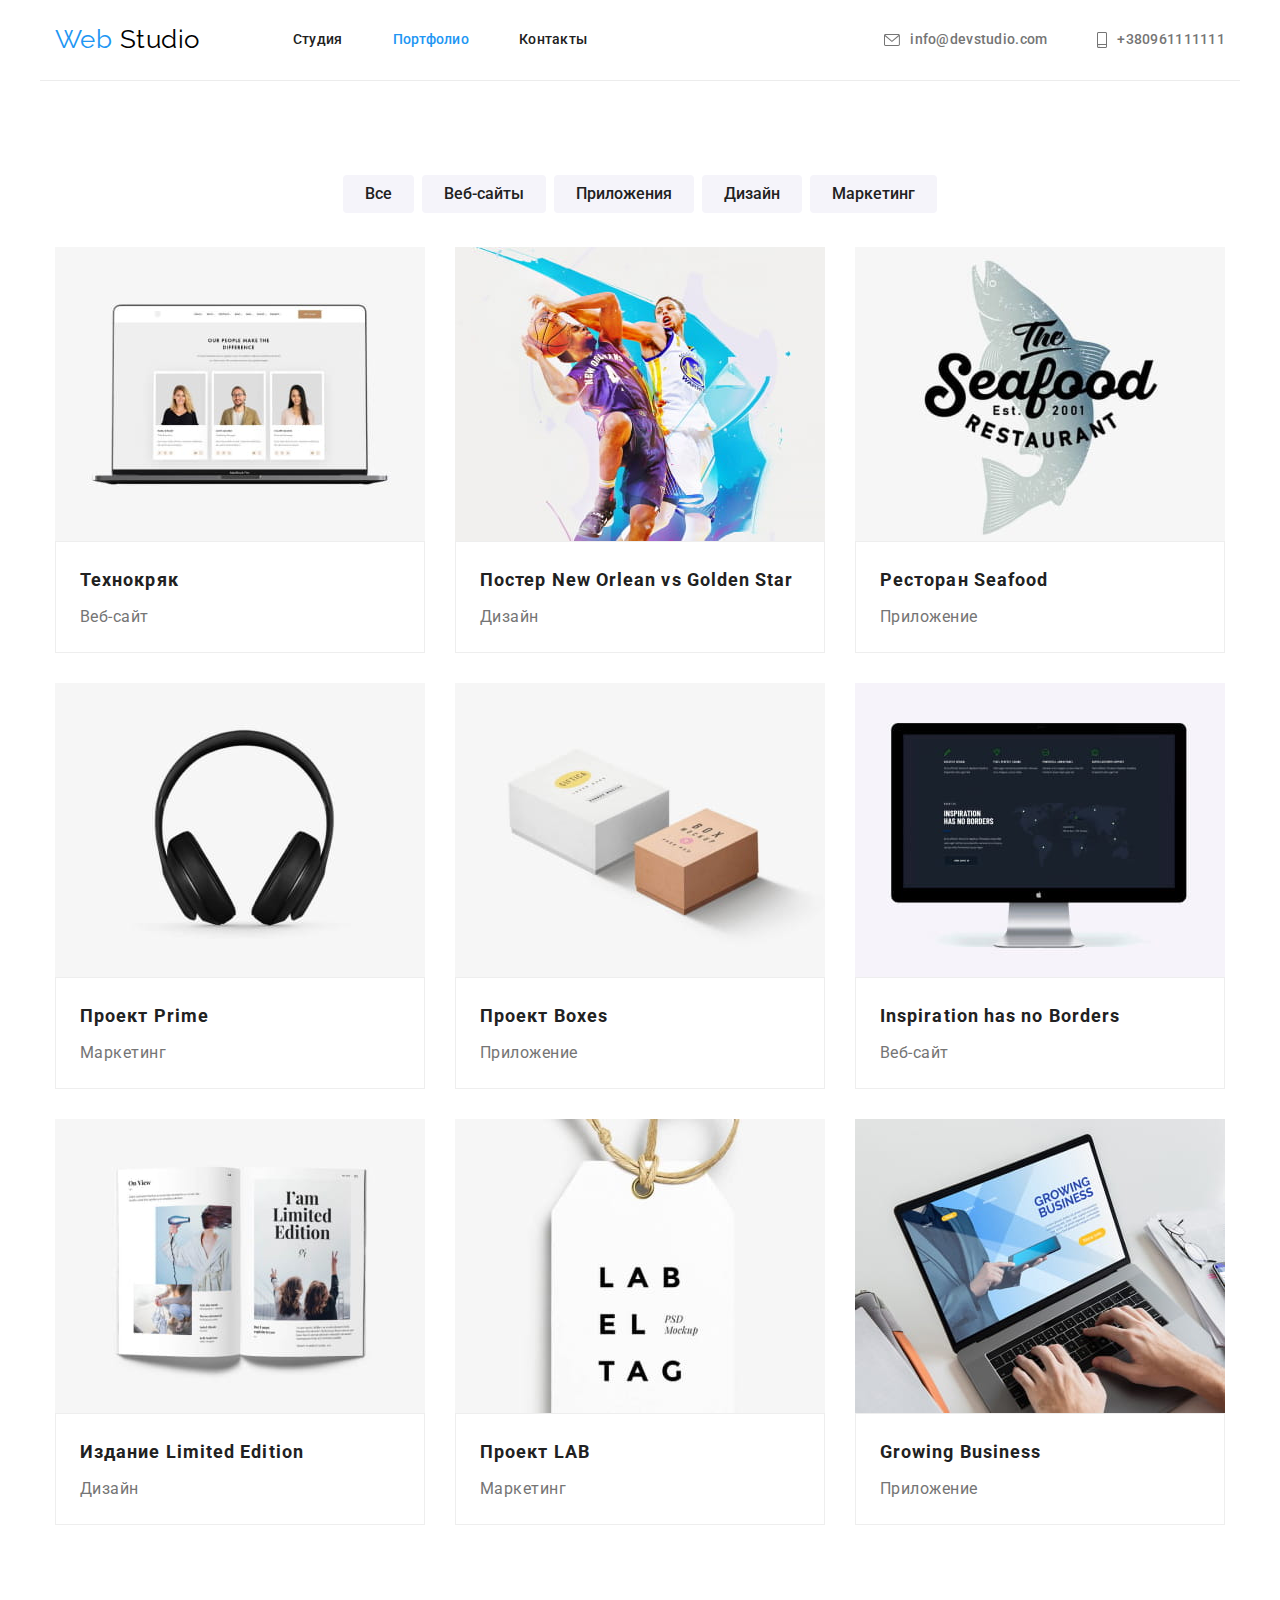
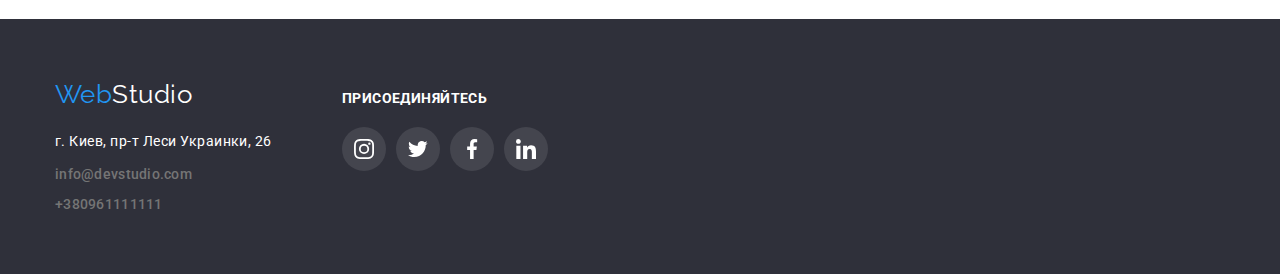
==== portfolio.html @ 52dd3531 "modal" ====
<!DOCTYPE html>
<html lang="en">
<head>
    <meta charset="UTF-8">
    <meta http-equiv="X-UA-Compatible" content="IE=edge">
    <meta name="viewport" content="width=device-width, initial-scale=1.0">
    <title>Document</title>
    <link rel="preconnect" href="https://fonts.gstatic.com">
    <link href="https://fonts.googleapis.com/css2?family=Raleway:wght@700&family=Roboto:wght@400;500;700;900&display=swap"
    rel="stylesheet">
    <link rel="stylesheet" href="https://cdnjs.cloudflare.com/ajax/libs/modern-normalize/1.0.0/modern-normalize.min.css">
    <link rel="stylesheet" href="./css/styles.css">
</head>
<body>
    <header>
        <div class="container header">
            <nav class="header-nav">
    
                <a class="logo" href="/">Web<span class="studio"> Studio</span></a>
    
                <ul class="nav-list">
                    <li class="item"><a class="link" href="./index.html">Студия</a></li>
                    <li class="item"><a class="link active" href="./portfolio.html">Портфолио</a></li>
                    <li class="item"><a class="link" href="">Контакты</a></li>
                </ul>
    
            </nav>
    
            <ul class="contacts-list">
                <li class="item">
                    <a class="contacts-link" href="mailto:info@devstudio.com">
                        <svg class="icon" width="16px" height="12px">
                            <use href="./images/icons.svg#icon-mail"></use>
                        </svg> info@devstudio.com</a>
                </li>
                <li class="item">
                    <a class="contacts-link" href="tel:+380961111111">
                        <svg class="icon" width="10px" height="16px">
                            <use href="./images/icons.svg#icon-phone"></use>
                        </svg>+380961111111</a>
                </li>
            </ul>
        </div>
    </header>

    <main>
        <section class="button-section">
            <div class="container">
                <ul class="button-list">
                    <li> <button class="button" type="button">Все</button></li>
                    <li> <button class="button" type="button">Веб-сайты</button></li>
                    <li> <button class="button" type="button">Приложения</button></li>
                    <li> <button class="button" type="button">Дизайн</button></li>
                    <li> <button class="button" type="button">Маркетинг</button></li>
                </ul>
            
                <ul class="projects">
                    <li>
                        <div class="hover-img">
                            <img src="./images/portfolio 01.jpg" alt="Технокряк" width="370px">
                             <p class="hover-text">Технокряк это современная площадка распространения коронавируса. Компании используют эту платформу
                            для цифрового
                            шпионажа и атак на защищённые сервера конкурентов.</p>
                        </div>
                        
                        <div class="projects-item">
                            <h3>Технокряк</h3>
                            <p>Веб-сайт</p>
                        </div>
                    </li>
                    <li>
                        <div class="hover-img">
                            <img src="./images/portfolio 02.jpg" alt="Постер New Orlean vs Golden Star" width="370px">
                            <p class="hover-text">Lorem ipsum dolor sit amet consectetur adipisicing elit. Nihil, illum!</p>
                        </div>
                        <div class="projects-item">
                            <h3>Постер New Orlean vs Golden Star</h3>
                            <p>Дизайн</p>
                        </div>
                    </li>
                    <li>
                        <div class="hover-img">
                            <img src="./images/portfolio 03.jpg" alt="Ресторан Seafood" width="370px">
                            <p class="hover-text">Lorem ipsum dolor sit amet, consectetur adipisicing elit. Possimus, illo?</p>
                        </div>
                        <div class="projects-item">
                            <h3>Ресторан Seafood</h3>
                            <p>Приложение</p>
                        </div>
                        
                    </li>
                    <li>
                        <div class="hover-img">
                            <img src="./images/portfolio 04.jpg" alt="Проект Prime" width="370px">
                            <p class="hover-text">Lorem, ipsum dolor sit amet consectetur adipisicing elit. Quod, repellat.</p>
                        </div>
                        <div class="projects-item">
                            <h3>Проект Prime</h3>
                            <p>Маркетинг</p>
                        </div>
                    </li>
                    <li>
                        <div class="hover-img">
                            <img src="./images/portfolio 05.jpg" alt="Проект Boxes" width="370px">
                            <p class="hover-text">Lorem, ipsum dolor sit amet consectetur adipisicing elit. Quod, repellat.</p>
                        </div>
                        <div class="projects-item">
                            <h3>Проект Boxes</h3>
                            <p>Приложение</p>
                        </div>
                        
                    </li>
                    <li>
                        <div class="hover-img">
                            <img src="./images/portfolio 06.jpg" alt="Inspiration has no Borders" width="370px">
                            <p class="hover-text">Lorem, ipsum dolor sit amet consectetur adipisicing elit. Quod, repellat.</p>
                        </div>
                        <div class="projects-item">
                            <h3>Inspiration has no Borders</h3>
                            <p>Веб-сайт</p>
                        </div>
                    </li>
                    <li>
                        <div class="hover-img">
                            <img src="./images/portfolio 07.jpg" alt="Издание Limited Edition" width="370px">
                            <p class="hover-text">Lorem, ipsum dolor sit amet consectetur adipisicing elit. Quod, repellat.</p>
                        </div>
                        <div class="projects-item">
                             <h3>Издание Limited Edition</h3>
                            <p>Дизайн</p>
                        </div>
                    </li>
                    <li>
                        <div class="hover-img">
                            <img src="./images/portfolio 08.jpg" alt="Проект LAB" width="370px">
                            <p class="hover-text">Lorem, ipsum dolor sit amet consectetur adipisicing elit. Quod, repellat.</p>
                        </div>
                        <div class="projects-item">
                            <h3>Проект LAB</h3>
                            <p>Маркетинг</p>
                        </div>
                    </li>
                    <li>
                        <div class="hover-img">
                            <img src="./images/portfolio 09.jpg" alt="Growing Business" width="370px">
                            <p class="hover-text">Lorem, ipsum dolor sit amet consectetur adipisicing elit. Quod, repellat.</p>
                        </div>
                        <div class="projects-item">
                            <h3>Growing Business</h3>
                            <p>Приложение</p>
                        </div>
                    </li>
                    
                </ul>
            </div>
        </section>


    </main>

    <footer class="footer">
        <div class="container footer-container">
            <div>
                <a class="logo" href="/">Web<span class="footer-studio">Studio</span></a>
    
                <address class="address">г. Киев, пр-т Леси Украинки, 26</address>
    
                <ul class="contacts-list-footer">
                    <li class="contacts-footer">
                        <a href="mailto:info@devstudio.com">info@devstudio.com</a>
                    </li>
                    <li class="contacts-tel">
                        <a href="tel:+380961111111">+380961111111</a>
                    </li>
                </ul>
            </div>
    
            <div class="media-contacts">
                <h2 class="footer-caption">ПРИСОЕДИНЯЙТЕСЬ</h2>
    
                <ul class="footer-icons-list">
                    <li>
                        <a class="footer-icons-link" href="">
                            <svg class="footer-icon">
                                <use href="./images/icons.svg#icon-instagram"></use>
                            </svg>
                        </a>
                    </li>
                    <li>
                        <a class="footer-icons-link" href="">
                            <svg class="footer-icon">
                                <use href="./images/icons.svg#icon-twitter"></use>
                            </svg>
                        </a>
                    </li>
                    <li>
                        <a class="footer-icons-link" href="">
                            <svg class="footer-icon">
                                <use href="./images/icons.svg#icon-facebook"></use>
                            </svg>
                        </a>
                    </li>
                    <li>
                        <a class="footer-icons-link" href="">
                            <svg class="footer-icon">
                                <use href="./images/icons.svg#icon-linkedin"></use>
                            </svg>
                        </a>
                    </li>
                </ul>
            </div>
    
        </div>
    </footer>
</body>
</html>
---- css/styles.css ----
:root {
  --body-background-color: #ffff;
  --primary-text-color: #757575;
  --title-text-color: #212121;
  --link-color: #2196f3;
  --footer-background-color: #2f303a;
  --team-section-color: #f5f4fa;
  --studio-color: #000000;
  --icon-color: #afb1b8;
}

body {
  background-color: var(--body-background-color);
  color: var(--primary-text-color);
  font-family: Roboto, sans-serif;
  letter-spacing: 0.03em;
}

ul {
  margin: 0;
  padding: 0;
  list-style: none;
}

.container {
  width: 1200px;
  margin-left: auto;
  margin-right: auto;
  padding-left: 15px;
  padding-right: 15px;
  /*outline: 2px solid red;*/
}

h1,
h2,
h3,
h4,
h5 {
  margin: 0;
}

img {
  display: block;
  max-width: 100%;
}
/*HEADER*/
.header {
  display: flex;
  align-items: center;

  border-bottom: 1px solid #ececec;
}
.header-nav {
  display: flex;
}
.nav-list a {
  display: block;
  padding-top: 32px;
  padding-bottom: 32px;

  color: var(--title-text-color);
  font-weight: 500;
  font-size: 14px;
  line-height: 1.14;
  letter-spacing: 0.02em;
  text-decoration: none;
}

.nav-list {
  display: flex;
  margin: 0;
  padding: 0;
}

.nav-list .item {
  margin-right: 50px;
}

.nav-list .item:last-child {
  margin-right: 0;
}

.contacts-list a:hover {
  color: var(--link-color);
  fill: currentColor;
}

.link:hover,
.link:focus,
.link.active {
  color: var(--link-color);
}

.nav-list .link.current {
  color: var(--link-color);
}

.header-nav .logo {
  margin-right: 93px;
  padding-top: 24px;
  padding-bottom: 25px;
}
.logo {
  display: block;
  color: var(--link-color);
  font-family: Raleway;
  font-size: 26px;
  line-height: 1.19;
  text-decoration: none;
}
.studio {
  color: var(--studio-color);
  font-family: Raleway;
  font-size: 26px;
  line-height: 1.19;
  text-decoration: none;
}

.contacts-link {
  display: flex;
  align-items: center;
  padding-top: 32px;
  padding-bottom: 32px;
  padding-left: 0;
  color: var(--primary-text-color);
  font-weight: 500;
  font-size: 14px;
  line-height: 1.14;
  letter-spacing: 0.02em;
  text-decoration: none;
  fill: #757575;
}
.contacts-link:hover,
.contacts-link:focus {
  fill: var(--link-color);
  color: var(--link-color);
}
.contacts-list {
  display: flex;
  margin-left: auto;
  align-items: center;
}
.contacts-list .item + .item {
  margin-left: 50px;
}

.icon {
  margin-right: 10px;
}

/*HEADER*/

/*HERO SECTION*/
.hero {
  background-color: var(--footer-background-color);
  color: var(--body-background-color);
  padding-top: 200px;
  padding-bottom: 200px;
  margin-bottom: 0px;
  text-align: center;
}
.hero-subject {
  font-weight: 900;
  font-size: 44px;
  line-height: 1.36;
  letter-spacing: 0.06em;
  text-align: center;
  text-transform: uppercase;
}

.hero-button {
  margin-top: 30px;
  align-items: center;
  text-align: center;
  box-shadow: 0px 4px 4px rgba(0, 0, 0, 0.15);
  border-radius: 4px;
  padding: 10px 32px;
  background-color: var(--link-color);
  font-weight: 700;
  font-size: 16px;
  line-height: 1.87;
  letter-spacing: 0.06em;
  cursor: pointer;
}

.hero-button,
.button:hover,
.button:focus {
  color: var(--body-background-color);
  background-color: var(--link-color);
  box-shadow: 0px 3px 1px rgba(0, 0, 0, 0.1), 0px 1px 2px rgba(0, 0, 0, 0.08),
    0px 2px 2px rgba(0, 0, 0, 0.12);
}

.overlay {
  max-width: 1600px;
  height: 600px;
  margin-left: auto;
  margin-right: auto;
  background-image: linear-gradient(
      to right,
      rgba(0, 0, 0, 0.4),
      rgba(0, 0, 0, 0.4)
    ),
    url(../images/hero.jpg);
  background-size: cover;
  background-repeat: no-repeat;
  background-position: center;
}

.button-section {
  padding-top: 94px;
  padding-bottom: 94px;
}
.button {
  border-radius: 4px;
  border: transparent;
  padding: 6px 22px;
  color: var(--title-text-color);
  background-color: var(--team-section-color);
  font-weight: 500;
  font-size: 16px;
  line-height: 1.62;
  text-align: center;
  cursor: pointer;
}

.button-list {
  display: flex;
  flex-direction: row;
  justify-content: center;
  margin-top: 0;
  margin-bottom: 34px;
}
.button-list li {
  margin-right: 8px;
}
.button-list li:last-child {
  margin-right: 0px;
}
/*HERO SECTION*/

/*Features*/
.features {
  padding-top: 94px;
}
.features-list .title {
  color: var(--title-text-color);
  font-weight: 700;
  font-size: 14px;
  line-height: 1.14;
  text-transform: uppercase;
}
.features-list {
  display: flex;
  flex-direction: row;
  font-size: 14px;
  line-height: 1.71;
  margin-top: 0;
  margin-bottom: 0px;
}
.features-item {
  margin-right: 30px;
}

.features-item:last-child {
  margin-right: 0px;
}
.features-title {
  margin-top: 0;
  margin-bottom: 0;
}
.features-list p {
  margin-top: 0;
  margin-bottom: 0;
}

.title {
  margin-bottom: 10px;
  margin-top: 0px;
}
.features-icon-background {
  display: flex;
  align-items: center;
  justify-content: center;
  width: 270px;
  height: 120px;
  background: #f5f4fa;
  border-radius: 4px;
  margin-bottom: 30px;
  margin-right: 0;
}
.antenna {
  display: inline-block;
}
/*Features*/

/*IMG-SECTION*/
.img-section {
  padding-top: 94px;
  padding-bottom: 94px;
}
.caption {
  margin-top: 0;
  margin-bottom: 50px;
  color: var(--title-text-color);
  font-weight: 700;
  font-size: 36px;
  line-height: 1.16;
  text-align: center;
}
.images-list {
  display: flex;
  flex-direction: row;

  padding-left: 0;
  margin-top: 0;
  margin-bottom: 0;
}
.images-list li {
  margin-right: 30px;
}
.images-list li:last-child {
  margin-right: 0px;
}
/*IMG-SECTION*/

/*PROJECT SECTION portfolio*/
.projects-item {
  padding: 20px 24px;
  background: #ffffff;
  border: 1px solid #eeeeee;
  box-sizing: border-box;
}
.projects {
  display: flex;
  flex-wrap: wrap;
  padding-left: 0;
}
.projects li {
  width: 370px;
  margin-right: 30px;
  margin-bottom: 30px;
  background: #ffffff;
}
.projects li:nth-child(3n) {
  margin-right: 0px;
}
.projects li:nth-last-child(-n + 3) {
  margin-bottom: 0px;
}
.projects h3 {
  margin-bottom: 4px;
  color: var(--title-text-color);
  font-weight: bold;
  font-size: 18px;
  line-height: 2;
  letter-spacing: 0.06em;
}

.projects p {
  margin: 0;
  font-size: 16px;
  line-height: 1.87;
}

.projects a {
  text-decoration: none;
  color: var(--primary-text-color);
}
.projects li:hover {
  box-shadow: 0px 1px 1px rgba(0, 0, 0, 0.12), 0px 4px 4px rgba(0, 0, 0, 0.06),
    1px 4px 6px rgba(0, 0, 0, 0.16);
  cursor: pointer;
}
.projects li:hover .hover-text {
  box-shadow: 0px 1px 1px rgba(0, 0, 0, 0.12), 0px 4px 4px rgba(0, 0, 0, 0.06),
    1px 4px 6px rgba(0, 0, 0, 0.16);
  cursor: pointer;
  opacity: 1;
}
.projects li:hover ::before {
  opacity: 1;
}
.hover-text {
  position: absolute;
  top: 63px;
  left: 24px;
  bottom: 63px;
  right: 24px;
  color: #ffffff;
  font-size: 18px;
  line-height: 1.55;
  opacity: 0;
}
.hover-img::before {
  content: "";
  display: inline-block;
  position: absolute;
  width: 100%;
  height: 100%;
  background-color: rgba(33, 150, 243, 0.9);
  opacity: 0;
}

.hover-img {
  position: relative;
}

/*PROJECT SECTION*/

/*TEAM SECTION*/
.name {
  padding-top: 30px;
  padding-bottom: 30px;
  background-color: #ffff;
  box-shadow: 0px 1px 3px rgba(0, 0, 0, 0.12), 0px 1px 1px rgba(0, 0, 0, 0.14),
    0px 2px 1px rgba(0, 0, 0, 0.2);
  border-radius: 0px 0px 4px 4px;
}
.name h3 {
  margin-bottom: 10px;
  color: var(--title-text-color);
  font-weight: 500;
  font-size: 16px;
  line-height: 1.18;
  text-align: center;
  letter-spacing: 0.03em;
}
.our-team {
  padding-top: 94px;
  padding-bottom: 94px;
  background-color: var(--team-section-color);
}
.team-item {
  margin-right: 30px;
  width: 270px;
  background-color: #ffff;
}
.team-card li:last-child {
  margin-right: 0;
}
.team-card p {
  margin: 0;
  font-size: 16px;
  line-height: 1.18;
  text-align: center;
  letter-spacing: 0.03em;
}
.team-card {
  display: flex;
  padding-left: 0;
  margin-top: 0;
  margin-bottom: 0;
}
.team-card img {
  width: 100%;
  margin-top: 0;
}
.icons-list {
  display: flex;
  align-items: center;
  justify-content: center;
  margin-top: 16px;
}
.icons-list li {
  margin-right: 10px;
}

.team-link {
  display: flex;
  align-items: center;
  justify-content: center;
  width: 44px;
  height: 44px;
  border-radius: 50%;
  fill: var(--icon-color);
}

.team-icon {
  width: 20px;
  height: 20px;
}

.team-link:hover,
.team-link:focus {
  fill: var(--team-section-color);
  background-color: var(--link-color);
}

/*TEAM SECTION*/

/*best-client*/
.best-client {
  padding-top: 94px;
  padding-bottom: 94px;
}
.client-list {
  display: flex;
  align-items: center;
  justify-content: center;
}
.client-list li {
  margin-right: 30px;
}
.client-link {
  display: flex;
  align-items: center;
  justify-content: center;
  width: 170px;
  height: 92px;
  border: 1px solid var(--icon-color);
  border-radius: 4px;
  fill: var(--icon-color);
}
.client-list li:last-child {
  margin-right: 0;
}
.client-icon {
  width: 106px;
  height: 60px;
}
.client-link:hover,
.client-link:focus {
  fill: var(--link-color);
  cursor: pointer;
  border: 1px solid var(--link-color);
}

/*best-client*/

/*FOOTER*/

.footer {
  padding-top: 60px;
  padding-bottom: 60px;
  background-color: var(--footer-background-color);
}
.footer .logo {
  padding: 0;
  margin-bottom: 20px;
}
.address {
  margin-bottom: 9px;
  color: var(--body-background-color);
  font-size: 14px;
  line-height: 1.71;
  font-style: normal;
}
.contacts-list-footer {
  padding: 0;
  margin: 0;
}
.contacts-list-footer a {
  color: var(--primary-text-color);
  font-weight: 500;
  font-size: 14px;
  line-height: 1.14;
  letter-spacing: 0.02em;
  text-decoration: none;
}
.contacts-footer {
  margin-bottom: 9px;
  font-size: 14px;
  line-height: 1.71;
  color: rgba(255, 255, 255, 0.6);
}

.footer-studio {
  color: var(--body-background-color);
  font-family: Raleway;
  font-size: 26px;
  line-height: 1.19;
}

.footer-icons-link {
  display: flex;
  align-items: center;
  justify-content: center;
  width: 44px;
  height: 44px;
  margin-right: 10px;
  background-color: rgba(255, 255, 255, 0.1);
  border-radius: 50%;
}
.footer-icons-list {
  display: flex;
  align-items: center;
  justify-content: center;
  margin-top: 16px;
}
.footer-icon {
  width: 20px;
  height: 20px;
  fill: #ffff;
}

.footer-icons-link:hover,
.footer-icons-link:focus {
  fill: var(--team-section-color);
  background-color: var(--link-color);
  border-radius: 50%;
}
.footer-caption {
  display: flex;
  align-items: center;
  margin-bottom: 20px;
  font-weight: 700;
  font-size: 14px;
  line-height: 1.14;
  letter-spacing: 0.03em;
  color: #ffff;
}

.footer-container {
  display: flex;
}
.media-contacts {
  padding-top: 12px;
  margin-left: 70px;
}
/*FOOTER*/

/*MODAL*/
.backdrop {
  position: fixed;
  top: 0;
  left: 0;
  width: 100%;
  height: 100%;
  background-color: rgba(0, 0, 0, 0.2);
}
.backdrop.is-hidden {
  opacity: 0;
  pointer-events: none;
}

.modal {
  position: absolute;
  top: 50%;
  left: 50%;
  transform: translate(-50%, -50%);
  width: 528px;
  height: 581px;
  background: #ffffff;
  box-shadow: 0px 1px 3px rgba(0, 0, 0, 0.12), 0px 1px 1px rgba(0, 0, 0, 0.14),
    0px 2px 1px rgba(0, 0, 0, 0.2);
  border-radius: 4px;
}

.close-icon {
  width: 11px;
  height: 11px;
}
.close-link {
  position: absolute;
  display: flex;
  justify-content: center;
  align-items: center;
  top: 8px;
  right: 8px;
  width: 30px;
  height: 30px;
  border-radius: 50%;
  border: 1px solid rgba(0, 0, 0, 0.1);
  cursor: pointer;
}
/*MODAL*/
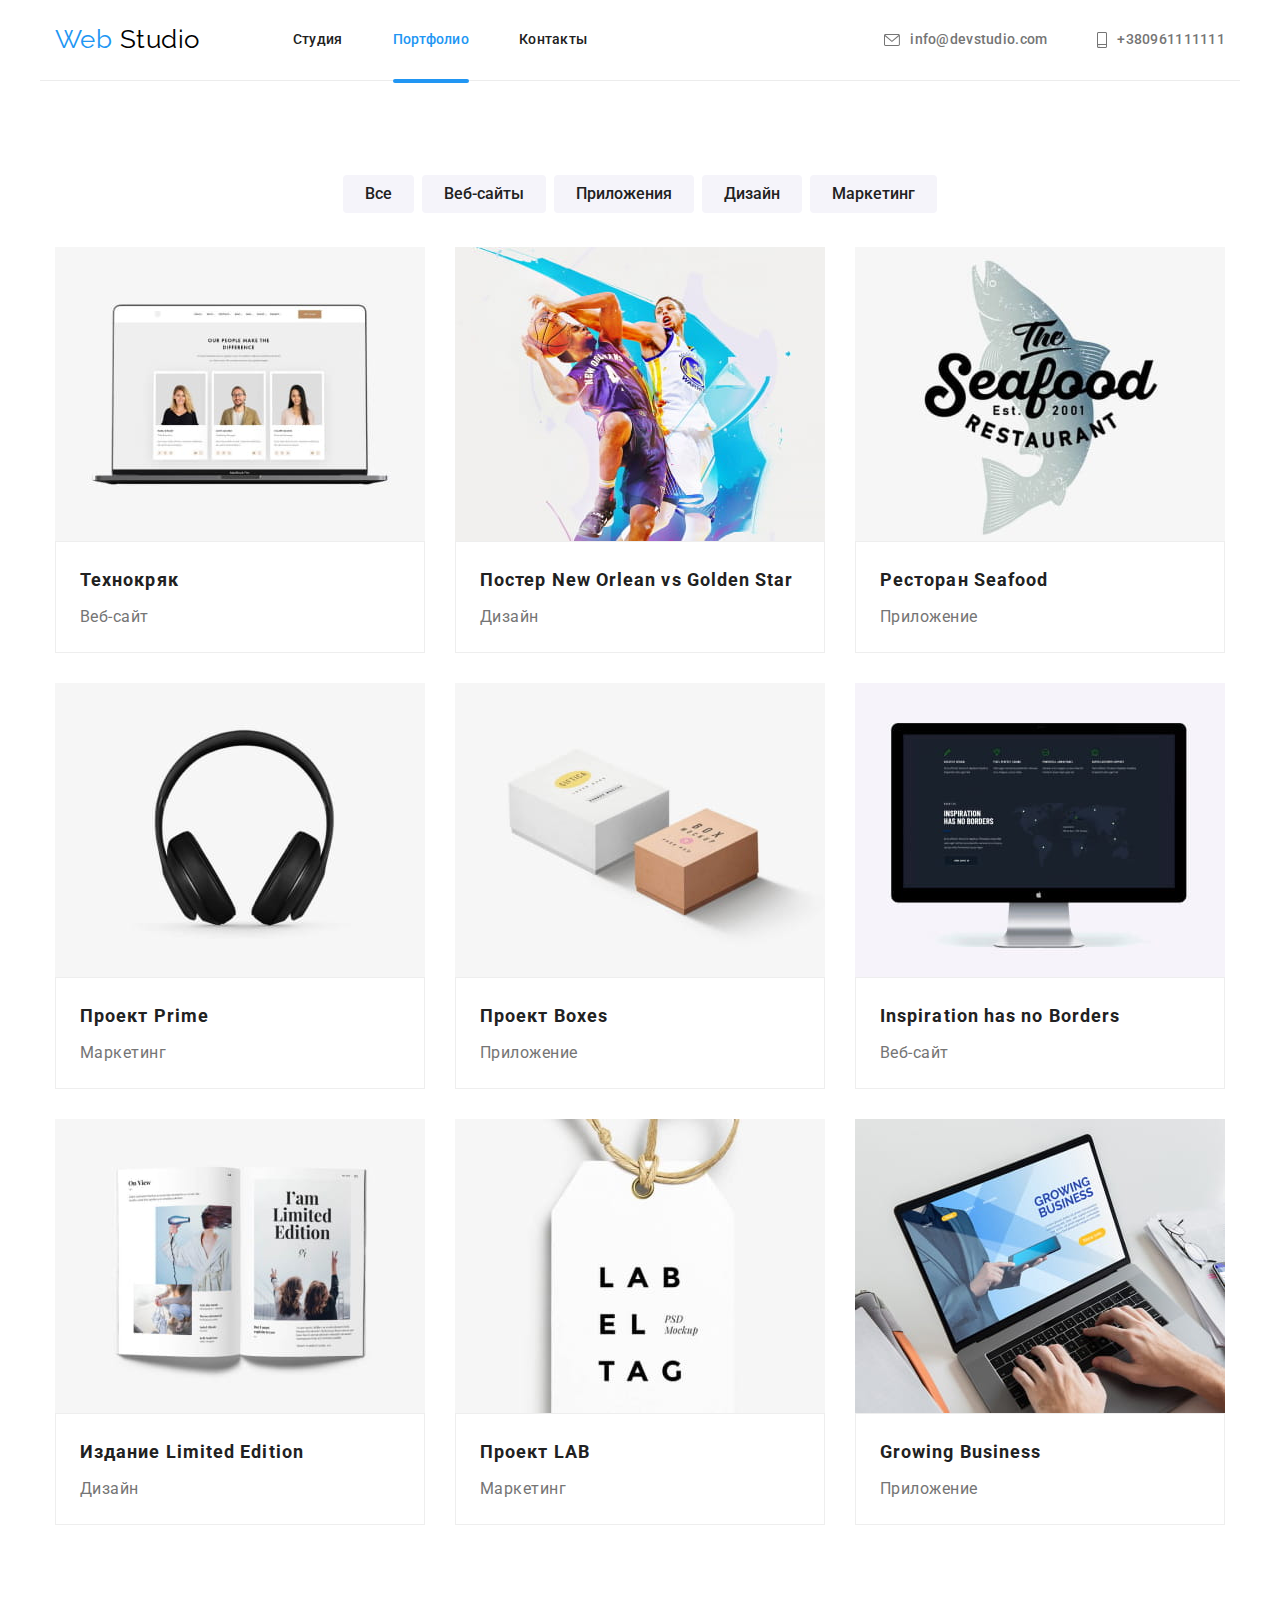
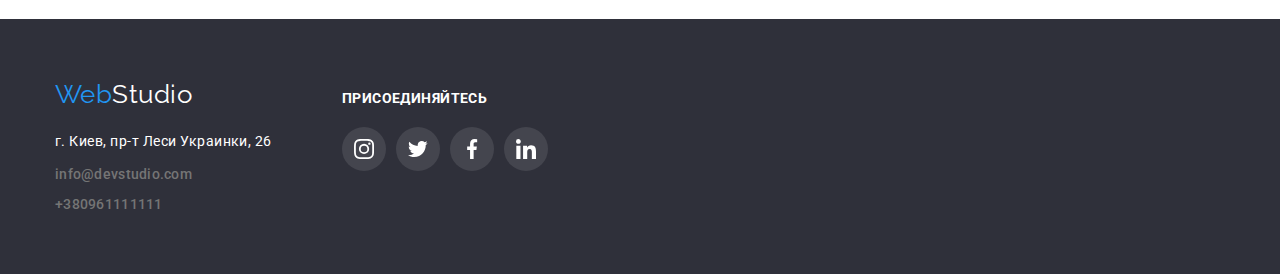
==== commit 85e87aa8: "HW 5" ====
--- a/portfolio.html
+++ b/portfolio.html
@@ -58,9 +58,9 @@
                     <li>
                         <div class="hover-img">
                             <img src="./images/portfolio 01.jpg" alt="Технокряк" width="370px">
-                             <p class="hover-text">Технокряк это современная площадка распространения коронавируса. Компании используют эту платформу
-                            для цифрового
-                            шпионажа и атак на защищённые сервера конкурентов.</p>
+                            <p class="hover-text">Технокряк это современная площадка распространения коронавируса. Компании используют эту платформу
+                                для цифрового
+                                шпионажа и атак на защищённые сервера конкурентов.</p>   
                         </div>
                         
                         <div class="projects-item">
--- a/css/styles.css
+++ b/css/styles.css
@@ -54,6 +54,7 @@
   display: flex;
 }
 .nav-list a {
+  position: relative;
   display: block;
   padding-top: 32px;
   padding-bottom: 32px;
@@ -79,16 +80,37 @@
 .nav-list .item:last-child {
   margin-right: 0;
 }
-
+.contacts-list a {
+  transition-property: color fill;
+  transition-duration: 250ms;
+  transition-timing-function: cubic-bezier(0.4, 0, 0.2, 1);
+}
 .contacts-list a:hover {
   color: var(--link-color);
   fill: currentColor;
 }
-
+.link {
+  transition-property: color;
+  transition-duration: 250ms;
+  transition-timing-function: cubic-bezier(0.4, 0, 0.2, 1);
+}
 .link:hover,
 .link:focus,
 .link.active {
   color: var(--link-color);
+}
+
+.link.active::after {
+  content: "";
+  display: block;
+  position: absolute;
+  bottom: -3px;
+  margin-top: 28px;
+  padding-bottom: 0;
+  width: 100%;
+  height: 4px;
+  background: var(--link-color);
+  border-radius: 4px;
 }
 
 .nav-list .link.current {
@@ -129,6 +151,10 @@
   letter-spacing: 0.02em;
   text-decoration: none;
   fill: #757575;
+
+  transition-property: color fill;
+  transition-duration: 250ms;
+  transition-timing-function: cubic-bezier(0.4, 0, 0.2, 1);
 }
 .contacts-link:hover,
 .contacts-link:focus {
@@ -223,6 +249,9 @@
   line-height: 1.62;
   text-align: center;
   cursor: pointer;
+  transition-property: background-color color;
+  transition-duration: 250ms;
+  transition-timing-function: cubic-bezier(0.4, 0, 0.2, 1);
 }
 
 .button-list {
@@ -319,9 +348,26 @@
 }
 .images-list li {
   margin-right: 30px;
+  position: relative;
 }
 .images-list li:last-child {
   margin-right: 0px;
+}
+
+.label {
+  position: absolute;
+  margin: 0;
+  bottom: 0;
+  left: 0;
+  width: 100%;
+  height: 70px;
+  background: rgba(47, 48, 58, 0.8);
+  display: flex;
+  text-align: center;
+  justify-content: center;
+  align-items: center;
+  color: #fff;
+  text-transform: uppercase;
 }
 /*IMG-SECTION*/
 
@@ -342,6 +388,8 @@
   margin-right: 30px;
   margin-bottom: 30px;
   background: #ffffff;
+  display: inline-block;
+  transition: box-shadow 250ms cubic-bezier(0.4, 0, 0.2, 1);
 }
 .projects li:nth-child(3n) {
   margin-right: 0px;
@@ -368,30 +416,38 @@
   text-decoration: none;
   color: var(--primary-text-color);
 }
-.projects li:hover {
+.projects li:hover,
+.projects li:focus {
   box-shadow: 0px 1px 1px rgba(0, 0, 0, 0.12), 0px 4px 4px rgba(0, 0, 0, 0.06),
     1px 4px 6px rgba(0, 0, 0, 0.16);
   cursor: pointer;
 }
-.projects li:hover .hover-text {
+.projects li:hover .hover-text,
+.projects li:focus .hover-text {
   box-shadow: 0px 1px 1px rgba(0, 0, 0, 0.12), 0px 4px 4px rgba(0, 0, 0, 0.06),
     1px 4px 6px rgba(0, 0, 0, 0.16);
   cursor: pointer;
   opacity: 1;
-}
-.projects li:hover ::before {
+  transform: translateY(-100%);
+}
+.projects li:hover ::before,
+.projects li:focus ::before {
   opacity: 1;
+}
+.projects li:hover .hover-img::before {
+  transform: translateY(0);
 }
 .hover-text {
   position: absolute;
-  top: 63px;
-  left: 24px;
-  bottom: 63px;
-  right: 24px;
+  display: flex;
+  justify-content: center;
+  align-items: center;
+  padding: 63px 24px;
   color: #ffffff;
   font-size: 18px;
   line-height: 1.55;
   opacity: 0;
+  transition: transform 250ms cubic-bezier(0.4, 0, 0.2, 1);
 }
 .hover-img::before {
   content: "";
@@ -401,10 +457,13 @@
   height: 100%;
   background-color: rgba(33, 150, 243, 0.9);
   opacity: 0;
+  transform: translateY(100%);
+  transition: transform 250ms cubic-bezier(0.4, 0, 0.2, 1);
 }
 
 .hover-img {
   position: relative;
+  overflow: hidden;
 }
 
 /*PROJECT SECTION*/
@@ -475,6 +534,9 @@
   height: 44px;
   border-radius: 50%;
   fill: var(--icon-color);
+  transition-property: background-color fill;
+  transition-duration: 250ms;
+  transition-timing-function: cubic-bezier(0.4, 0, 0.2, 1);
 }
 
 .team-icon {
@@ -512,6 +574,9 @@
   border: 1px solid var(--icon-color);
   border-radius: 4px;
   fill: var(--icon-color);
+  transition-property: border fill;
+  transition-duration: 250ms;
+  transition-timing-function: cubic-bezier(0.4, 0, 0.2, 1);
 }
 .client-list li:last-child {
   margin-right: 0;
@@ -582,6 +647,9 @@
   margin-right: 10px;
   background-color: rgba(255, 255, 255, 0.1);
   border-radius: 50%;
+  transition-property: background-color fill;
+  transition-duration: 250ms;
+  transition-timing-function: cubic-bezier(0.4, 0, 0.2, 1);
 }
 .footer-icons-list {
   display: flex;
@@ -629,23 +697,28 @@
   width: 100%;
   height: 100%;
   background-color: rgba(0, 0, 0, 0.2);
+  opacity: 1;
+  transition: opacity 250ms cubic-bezier(0.4, 0, 0.2, 1);
 }
 .backdrop.is-hidden {
   opacity: 0;
   pointer-events: none;
 }
-
+.backdrop.is-hidden .modal {
+  transform: translate(-50%, -50%) scale(0.9);
+}
 .modal {
   position: absolute;
   top: 50%;
   left: 50%;
-  transform: translate(-50%, -50%);
+  transform: translate(-50%, -50%) scale(1);
   width: 528px;
   height: 581px;
   background: #ffffff;
   box-shadow: 0px 1px 3px rgba(0, 0, 0, 0.12), 0px 1px 1px rgba(0, 0, 0, 0.14),
     0px 2px 1px rgba(0, 0, 0, 0.2);
   border-radius: 4px;
+  transition: transform 250ms cubic-bezier(0.4, 0, 0.2, 1);
 }
 
 .close-icon {
